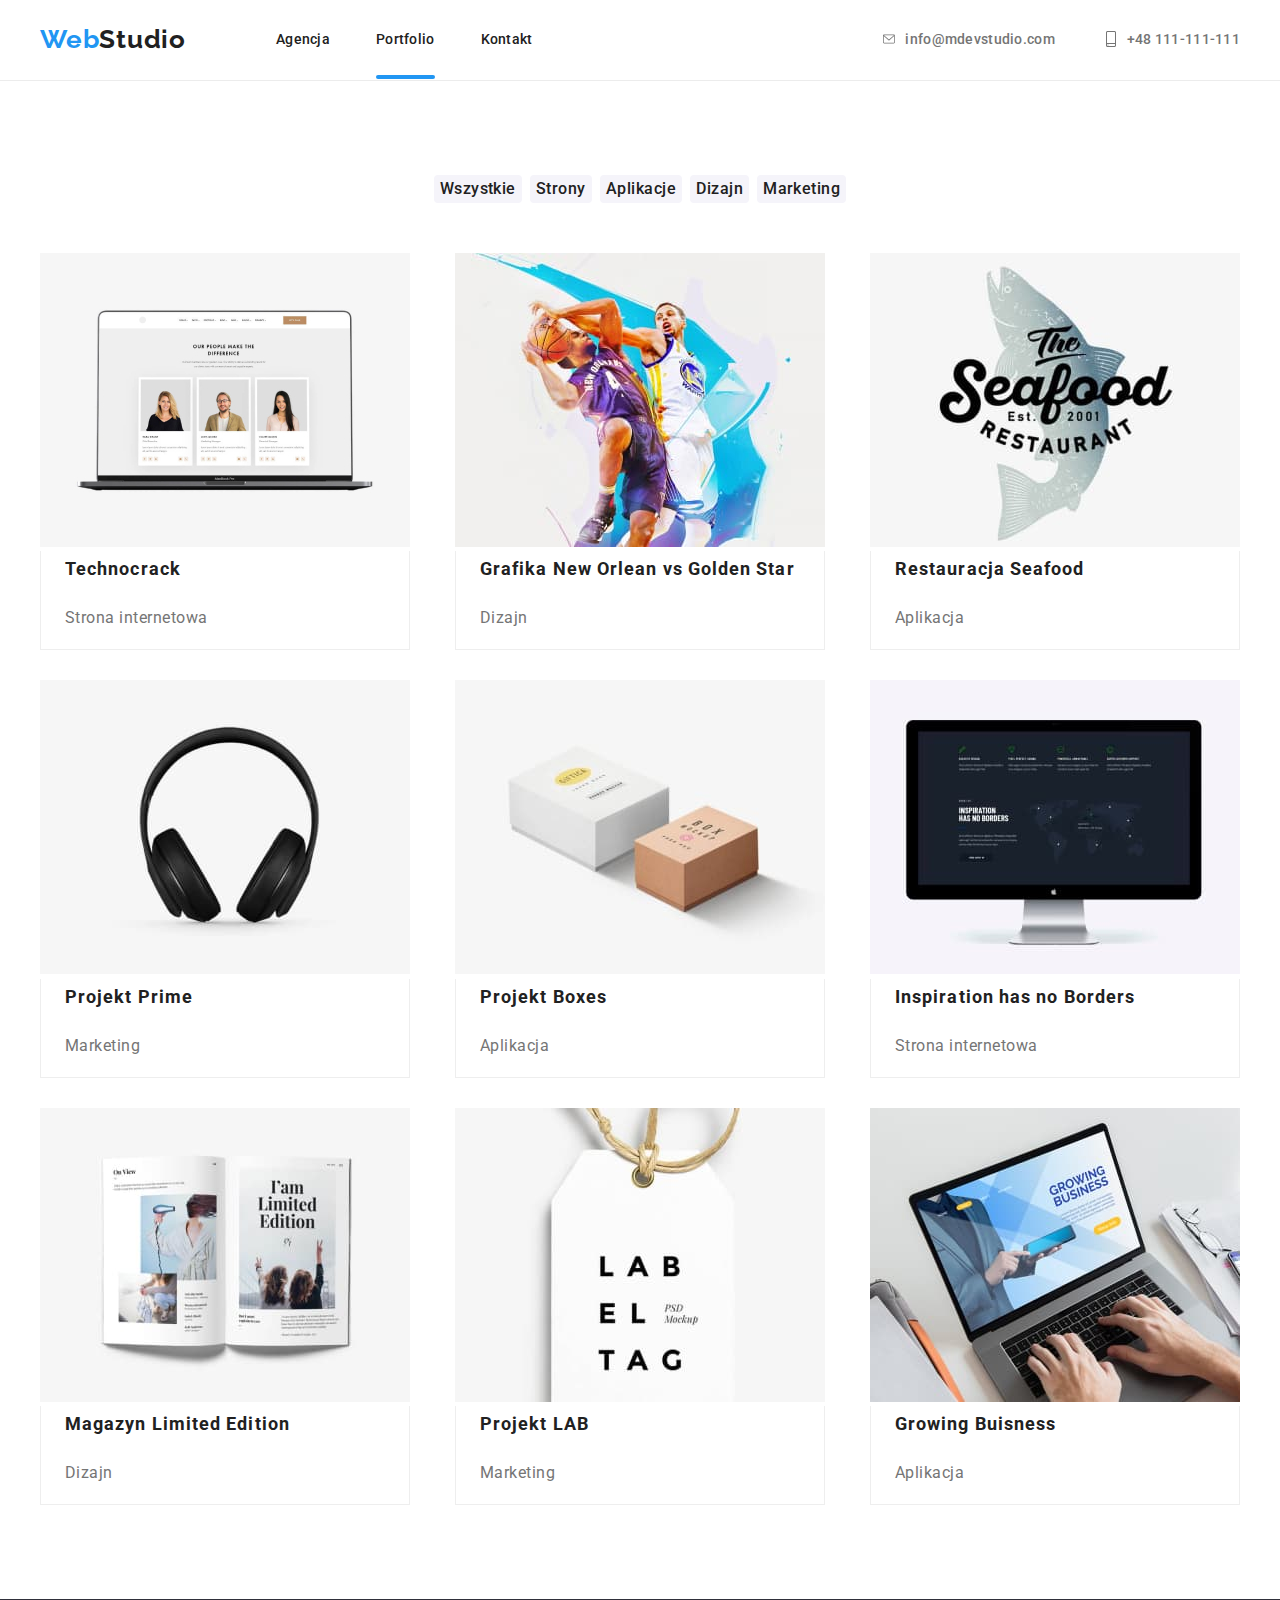
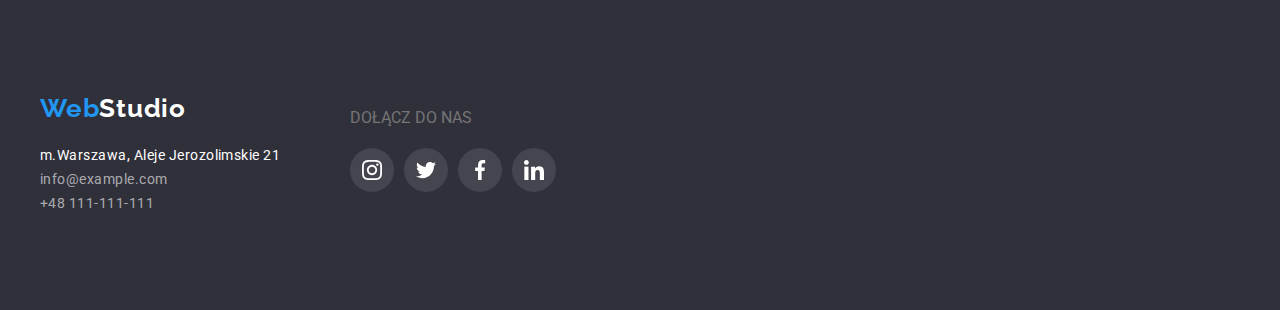
==== portfolio.html @ 0b16e183 "gotowe" ====
<!DOCTYPE html>
<html lang="pl">
  <head>
    <meta charset="utf-8" />
    <link
      rel="stylesheet"
      href="https://cdnjs.cloudflare.com/ajax/libs/modern-normalize/1.0.0/modern-normalize.min.css"/>
    <link rel="stylesheet" href="./css/style.css" />
    <link rel="preconnect" href="https://fonts.googleapis.com">
    <link rel="preconnect" href="https://fonts.gstatic.com" crossorigin>
    <link href="https://fonts.googleapis.com/css2?family=Raleway:wght@700&family=Roboto:wght@400;500;700;900&display=swap" rel="stylesheet"> 
    <title>WebStudio</title>
  </head>

<body>
    <header class="header">
        <div class="container">
          <a class="logo" href="index.html"
            >Web<span class="span-logo">Studio</span></a
          >
          <nav class="navigation">
            <ul class="nav-list">
              <li class="nav-list-item">
                <a class="nav-list-link" href="./index.html">Agencja</a>
              </li>
              <li class="nav-list-item">
                <a class="nav-list-link" href="./portfolio.html">Portfolio<span class="current"></span></a>
              </li>
              <li class="nav-list-item">
                <a class="nav-list-link" href="/contact">Kontakt</a>
              </li>
            </ul>
          </nav>
  
          <a class="nav-address-mail" href="mailto:info@devstudio.com">
            <svg class="contact-icon" width="12" height="16">
              <use href="./images/icons.svg#icon-envelope"></use></svg
            >info@mdevstudio.com</a>
          <a class="nav-address-phone" href="tel:+48111111111">
            <svg class="contact-icon" width="12" height="16">
              <use href="./images/icons.svg#icon-smartphone"></use></svg
            >+48 111-111-111</a>
        </div>
    </header>

<main class="section">
    <ul class="button-list">
        <li class="button-list-item">
            <button class="button" type="button">Wszystkie</button>
        </li>
        <li class="button-list-item">
            <button class="button" type="button">Strony</button>
        </li>
        <li class="button-list-item">
            <button class="button" type="button">Aplikacje</button>
        </li>
        <li class="button-list-item">
        <button class="button" type="button">Dizajn</button>
        </li>
        <li class="button-list-item">
        <button class="button" type="button">Marketing</button>
        </li>
    </ul>

   <div class="container">
    <ul class="photo-list">
    <li class="list-item">
        <figure class="box">
          <div class="overlay">
            <p>
              Technocrack jest popularną platformą wykorzystywaną do rozpowszechniania koronawirusa. Firmy wykorzystują tę platformę do celów szpiegowskich i ataków na niezabezpieczone serwery konkurencji
            </p>
          </div>
        <img class="photo-item" src="./images/imgportfolio.jpg" width="370" height="294"/>
            <figcaption class="text-border">
                <p class="overtitle">Technocrack</p>
                <p class="undertitle">Strona internetowa</p>
            </figcaption>
        </figure>
    </li>
    <li class="list-item">
      <figure class="box">
        <div class="overlay">
          <p>
            Technocrack jest popularną platformą wykorzystywaną do rozpowszechniania koronawirusa. Firmy wykorzystują tę platformę do celów szpiegowskich i ataków na niezabezpieczone serwery konkurencji
          </p>
        </div>
        <img src="./images/img1portfolio.jpg" width="370" height="294"/>
            <figcaption class="text-border">
                <p class="overtitle">Grafika New Orlean vs Golden Star</p>
                <p class="undertitle">Dizajn</p>
            </figcaption>
        </figure>
    </li>
    <li class="list-item">
      <figure class="box">
        <div class="overlay">
          <p>
            Technocrack jest popularną platformą wykorzystywaną do rozpowszechniania koronawirusa. Firmy wykorzystują tę platformę do celów szpiegowskich i ataków na niezabezpieczone serwery konkurencji
          </p>
        </div>
            <img src="./images/img2portfolio.jpg" width="370" height="294"/>
            <figcaption class="text-border">
                <p class="overtitle">Restauracja Seafood</p>
                <p class="undertitle">Aplikacja</p>
            </figcaption>
        </figure>
    </li>
    <li class="list-item"> 
      <figure class="box">
        <div class="overlay">
          <p>
            Technocrack jest popularną platformą wykorzystywaną do rozpowszechniania koronawirusa. Firmy wykorzystują tę platformę do celów szpiegowskich i ataków na niezabezpieczone serwery konkurencji
          </p>
        </div>
            <img src="./images/img3portfolio.jpg" width="370" height="294"/>
            <figcaption class="text-border">
                <p class="overtitle">Projekt Prime</p>
                <p class="undertitle">Marketing</p>
            </figcaption>
        </figure>
    </li>
    <li class="list-item">
      <figure class="box">
        <div class="overlay">
          <p>
            Technocrack jest popularną platformą wykorzystywaną do rozpowszechniania koronawirusa. Firmy wykorzystują tę platformę do celów szpiegowskich i ataków na niezabezpieczone serwery konkurencji
          </p>
        </div>
            <img src="./images/img4portfolio.jpg" width="370" height="294"/>
            <figcaption class="text-border">
                <p class="overtitle">Projekt Boxes</p>
                <p class="undertitle">Aplikacja</p>
            </figcaption>
        </figure>
    </li>
    <li class="list-item">
      <figure class="box">
        <div class="overlay">
          <p>
            Technocrack jest popularną platformą wykorzystywaną do rozpowszechniania koronawirusa. Firmy wykorzystują tę platformę do celów szpiegowskich i ataków na niezabezpieczone serwery konkurencji
          </p>
        </div>
            <img src="./images/img5portfolio.jpg" width="370" height="294"/>
            <figcaption class="text-border">
                <p class="overtitle">Inspiration has no Borders</p>
                <p class="undertitle">Strona internetowa</p>
            </figcaption>
        </figure>
    </li>
    <li class="list-item">
      <figure class="box">
        <div class="overlay">
          <p>
            Technocrack jest popularną platformą wykorzystywaną do rozpowszechniania koronawirusa. Firmy wykorzystują tę platformę do celów szpiegowskich i ataków na niezabezpieczone serwery konkurencji
          </p>
        </div>
            <img src="./images/img6portfolio.jpg" width="370" height="294"/>
            <figcaption class="text-border">
                <p class="overtitle">Magazyn Limited Edition</p>
                <p class="undertitle">Dizajn</p>
            </figcaption>
        </figure>
    </li>
    <li class="list-item">
      <figure class="box">
        <div class="overlay">
          <p>
            Technocrack jest popularną platformą wykorzystywaną do rozpowszechniania koronawirusa. Firmy wykorzystują tę platformę do celów szpiegowskich i ataków na niezabezpieczone serwery konkurencji
          </p>
        </div>
            <img src="./images/img7_portfolio.jpg" width="370" height="294"/>
            <figcaption class="text-border">
                <p class="overtitle">Projekt LAB</p>
                <p class="undertitle">Marketing</p>
            </figcaption>
        </figure>
    </li>
    <li class="list-item">
      <figure class="box">
        <div class="overlay">
          <p>
            Technocrack jest popularną platformą wykorzystywaną do rozpowszechniania koronawirusa. Firmy wykorzystują tę platformę do celów szpiegowskich i ataków na niezabezpieczone serwery konkurencji
          </p>
        </div>
            <img src="./images/img8portfolio.jpg" width="370" height="294"/>
            <figcaption class="text-border">
                <p class="overtitle">Growing Buisness</p>
                <p class="undertitle">Aplikacja</p>
            </figcaption>
        </figure>
    </li>
 </ul>
 </div>
 </main>

 <footer class="footer section">
    <div class="container">
        <div class="footer-left">
          <a class="logo-down" href="/logo"
          >Web<span class="footer-logo">Studio</span></a>
          <address class="address">
            m.Warszawa, Aleje Jerozolimskie 21
            <a class="foot-link" href="mailto:info@example.com">
              info@example.com</a> 
            <a class="foot-link" href="tel:+48111111111">+48 111-111-111</a>
          </address>
        </div> 
        <div class="footer-socials">
          <p class="footer-socials-text">dołącz do nas</p>
          <ul class="footer-socials-list">
            <li class="footer-socials-item">
              <a class="footer-socials-link" href="#">
                <svg class="social-icon" width="20" height="20">
                  <use href="./images/icons.svg#icon-instagram"></use>
                </svg>
              </a>
            </li>
            <li class="footer-socials-item">
              <a class="footer-socials-link" href="#">
                <svg class="social-icon" width="20" height="20">
                  <use href="./images/icons.svg#icon-twitter"></use>
                </svg>
              </a>
            </li>
            <li class="footer-socials-item">
              <a class="footer-socials-link" href="#">
                <svg class="social-icon" width="20" height="20">
                  <use href="./images/icons.svg#icon-facebook"></use>
                </svg>
              </a>
            </li>
            <li class="footer-socials-item">
              <a class="footer-socials-link" href="#">
                <svg class="social-icon" width="20" height="20">
                  <use href="./images/icons.svg#icon-linkedin"></use>
                </svg>
              </a>
            </li> 
          </ul>          
        </div>        
      </div>
  </footer>
</body>
</html>
---- css/style.css ----
:root {
    --main-font: 'Roboto', sans-serif;
    --secondary-font: 'Raleway', sans-serif;
    --main-color: #757575;
    --secondary-color: #2196f3;
    --third-color: #fff;
    --four-color: #212121;
    --fifth-color: #2f303a;
    --sixth-color: rgba(255, 255, 255, 0.6);
    --seventh-color: #F5F4FA;
    --header-color: #ECECEC;
    --shadow-color: rgba(0, 0, 0, 0.15);
    --team-shadow-color: rgba(0, 0, 0, 0.12), 0px 1px 1px rgba(0, 0, 0, 0.14), 0px 2px 1px rgba(0, 0, 0, 0.2);
    --button-shadow-color: rgba(0, 0, 0, 0.1), 0px 1px 2px rgba(0, 0, 0, 0.08), 0px 2px 2px rgba(0, 0, 0, 0.12);
    --bg-overlay: rgba(47, 48, 58, 0.4);  
    --social-icon: #AFB1B8;
    --footer-social-icon: rgba(255, 255, 255, 0.1); 
    --image-bg: rgba(47, 48, 58, 0.8);
}
body {
    font-family: var(--main-font);
    color: var(--main-color);
}

/*==== COMPONENTS ====*/
.button:hover, .button:focus, .main-button:hover, .main-button:focus {
    background-color: var(--secondary-color);
    color: var(--third-color);
    cursor: pointer;
    box-shadow: 0px 3px 1px var(--button-shadow-color);
    border-radius: 4px;
}

.span-logo {
    color: var(--four-color);
}

.footer-logo {
    color: var(--third-color);
}

.container {
    width: 1200px;
    margin: 0 auto;
}

.section {
    padding: 94px 0;
}

h1, h2, h3, h4, h5, h6 {
    margin: 0;
}
.lorem-list, .works-list, .team-list, .button-list, .nav-list, .photo-list {
    list-style-type: none;
}

ul, li {
    margin: 0;
    padding: 0;
    list-style-type: none;
}

p {
    padding: 0;
} 

figure, figcaption {
    margin: 0;
    padding: 0;
}

.nav-list-link, .nav-address-mail, .nav-address-phone,
.team-list-link, .clients-list-link, .foot-link,
.footer-socials-link, .list-item, .main-button, .button {
    transition: all 250ms cubic-bezier(0.4, 0, 0.2, 1);
}


.nav-list-link:hover, .nav-list-link:focus, .nav-address-mail:hover,
.nav-address-mail:focus, .nav-address-phone:hover, .nav-address-phone:focus,
.team-list-link:hover, .team-list-link:focus {
    color: var(--secondary-color);
    fill: var(--secondary-color);
}

/*==== HEADER ====*/

.header {
    border-bottom: 1px solid var(--header-color)
}

.header .container {
    display: flex;
    padding-top: 24px;
    padding-bottom: 25px;
    align-items: center;
}

.logo, .logo-down {
    font-family: var(--secondary-font);
    font-size: 26px;
    line-height: 1.192;
    font-weight: 700;
    letter-spacing: 0.03em;
    text-decoration: none;
    color: var(--secondary-color);
    margin-right: 90px;
}

.nav-list {
    display: flex;
}

.nav-list-item:not(:last-child) {
    margin-right: 46px;
}

.nav-list-link {
    color: var(--four-color);
    position: relative;
}

.current::after {
    content: "";
    position: absolute;
    width: 100%;
    height: 4px;
    background-color: var(--secondary-color);
    bottom: -32px;
    left: 0;
    border-radius: 2px;
}

.nav-address-mail, .nav-address-phone {
    display: flex;
    color: var(--main-color);
    fill: var(--main-color);
    align-items: center;
    
}
.nav-address-mail {
    margin-left: auto;
    margin-right: 50px;
}

.contact-icon {
    margin-right: 10px;
}

.nav-list-link, .nav-address-mail, .nav-address-phone {
    font-weight: 500;
    font-size: 14px;
    line-height: 1.142;
    letter-spacing: 0.02em;
    text-decoration: none;
}

/*==== MAIN ====*/

.welcome {
    background-image: linear-gradient(
        var(--bg-overlay),
        var(--bg-overlay)),
    url('../images/bg-img.jpg');
    background-size: cover;
    background-repeat: no-repeat;
    display: flex;
    padding-top: 200px;
    padding-bottom: 200px;
}

.welcome .main-header {
    width: 696px;
    text-align: center;
    margin-left: auto;
    margin-right: auto;
}

.main-header {
    font-weight: 900;
    font-size: 44px;
    line-height: 1.363;
    letter-spacing: 0.06em;
    text-transform: uppercase;
    color: var(--third-color);
    margin-bottom: 30px;
}

.main-button {
    display: block;
    color: var(--third-color);
    background-color: var(--secondary-color);
    margin-right: auto;
    margin-left: auto;
    padding: 10px 41px;
    font-weight: 700;
    font-size: 16px;
    line-height: 1.875;
    align-items: center;
    text-align: center;
    letter-spacing: 0.06em;
    border-style: none;
    box-shadow: 0px 4px 4px var(--shadow-color);
    border-radius: 4px;
}

.advantages {
    padding-bottom: 0;
}

.lorem-list {
    display: flex;
    justify-content: space-evenly;
    margin-left: -30px;
}

.lorem-list-item {
    flex-basis: calc(100% / 4 - 30px);
  }

.icon {
    width: 270px;
    height: 120px;
    background-color: var(--seventh-color);
    display: flex;
    justify-content: center;
    align-items: center;
    margin-bottom: 30px;
}

.heading {
    color: var(--four-color);
    text-transform: uppercase;
    font-weight: 700;
    font-size: 14px;
    line-height: 1.142;
    letter-spacing: 0.03em;ś
}

.lorem-list-p {
    font-size: 14px;
    line-height: 1.714;
    letter-spacing: 0.03em;
    color: var(--main-color);
}

.section-header {
    font-weight: 700;
    font-size: 36px;
    line-height: 1.166;
    letter-spacing: 0.03em;
    text-align: center;
    margin-bottom: 50px;
    color: var(--four-color);
}

.works-list {
    display: flex;
    justify-content: space-evenly;
    margin-left: -30px;
}

.works-list-item {
    flex-basis: calc(100%/3-30px);
    position: relative;
   
}

.works-list-item > .label {
    position: absolute;
    text-transform: uppercase;
    text-align: center;
    font-weight: 700;
    color: var(--third-color);
    line-height: 1.172;
    font-size: 14px;
    letter-spacing: 0.03em;
    background-color: var(--image-bg);
    padding: 27px 90px;
    width: 100%;
    top: 209px;
    
    
}


.team {
    background-color: var(--seventh-color);  
}

.team-list {
    display: flex;
    justify-content: space-evenly;
    margin-left: -30px;
}

.team-list-item: {
    flex-basis: calc(100%/4-30px);
  }

.team-list-card {
    box-shadow: 0px 1px 3px var(--team-shadow-color);
    border-radius: 0px 0px 4px 4px;
    height: 428px;
    background-color: var(--third-color);
}

.socials-links {
    display: flex;
    padding-top: 16px;
    justify-content: space-evenly;
    align-content: center;
}

.team-list-link {
    display: flex;
    text-decoration: none;
    width: 44px;
    height: 44px;
    background-color: var(--third-color);
    justify-content: center;
    align-items: center;
    border-radius: 50%;
    fill: var(--social-icon);
    transition: all 250ms cubic-bezier(0.4, 0, 0.2, 1);
}

.team-list-link:focus, .team-list-link:hover {
    background-color: var(--secondary-color);
    fill: var(--third-color);  
}

.name {
    font-weight: 500;
    font-size: 16px;
    line-height: 1.187;
    letter-spacing: 0.03rem;
    color: var(--four-color);
    text-align: center;
}

.tile {
    font-size: 16px;
    line-height: 1.187;
    letter-spacing: 0.03rem;
    text-align: center;
}

/* ===== OUR CLIENTS ====*/
.cilents-list {
    display: flex;
    align-items: center;
    justify-content: space-evenly;
}

.clients-list-link {
    display: flex;
    fill: var(--social-icon);
    justify-content: center;
    align-items: center;
    border: 1px solid var(--social-icon);
    border-radius: 4px;
    padding: 16px 32px;
    transition: all 250ms cubic-bezier(0.4, 0, 0.2, 1);

}

.clients-list-link:hover, .clients-list-link:focus
{
    fill: var(--secondary-color);
    border: 1px solid var(--secondary-color);
}

/* ===== FOOTER ===== */

.footer {
    background-color: var(--fifth-color);
}

.footer .container {
    display: flex;
}

.footer-left .address {
    display: flex;
    flex-direction: column;
}

.address {
    font-size: 14px;
    line-height: 1.714;
    color: var(--third-color);
    font-style: normal;
    letter-spacing: 0.03rem;
    margin-top: 20px;
}

.foot-link {
    text-decoration: none;
    color: var(--sixth-color);
    transition: 250ms cubic-bezier(0.4, 0, 0.2, 1);
}

.foot-link:hover, .foot-link:focus {
    color: var(--secondary-color);
}

.footer-socials {
    margin-left: 70px;
}

.footer-socials-text {
    text-transform: uppercase;
    margin-bottom: 20px;
}

.footer-socials-list {
    display: flex;
    justify-content: space-evenly;
}

.footer-socials-item:not(:last-child) {
    margin-right: 10px;
}

.footer-socials-link {
    display: flex;
    text-decoration: none;
    width: 44px;
    height: 44px;
    background-color: var(--footer-social-icon);
    justify-content: center;
    align-items: center;
    border-radius: 50%;
    fill: var(--third-color);
    transition: all 250ms cubic-bezier(0.4, 0, 0.2, 1);
}

.footer-socials-link:focus, .footer-socials-link:hover {
    background-color: var(--secondary-color); 
}

/* ===== PORTFOLIO ===== */
.button { 
    font-weight: 500;
    font-size: 16px;
    line-height: 1.625;
    letter-spacing: 0.03em;
    color: var(--four-color);
    text-align: center;
    background-color: var(--seventh-color);
    border-radius: 4px;
    border: transparent;
}

.button-list {
    display: flex;
    justify-content: center;
    margin-bottom: 50px;
}

.button-list-item:not(:last-child) {
    margin-right: 8px;
}

.photo-list {
    display: flex;
    flex-wrap: wrap;
    margin-left: -30px;
    margin-top: -30px;
    justify-content: space-between;
}

.list-item {
    margin-left: 30px;
    margin-top: 30px;
    flex-basis: calc(100% / 3 - 30px);
    max-width: 370px;
}

.box {
    position: relative;
    overflow: hidden;
}

.overlay {
    position: absolute;
    top: 0;
    left: 0;
    width: 370px;
    height: 294px;
    color: var(--third-color);
    font-size: 18px;
    line-height: 1.555;
    letter-spacing: 0.03em;
    padding: 42px 24px 56px 45px;
    transform: translateX(-100%);
    background-color: var(--secondary-color);
    transition: transform 250ms cubic-bezier(0.4, 0, 0.2, 1);
}

.box:hover .overlay {
    transform: translateX(0);
  }

.list-item {
    transition: 250ms cubic-bezier(0.4, 0, 0.2, 1);
}

.list-item:hover, .list-item:focus {
    box-shadow: 0px 1px 1px rgba(0, 0, 0, 0.12), 0px 4px 4px rgba(0, 0, 0, 0.06),
    1px 4px 6px rgba(0, 0, 0, 0.16);
    cursor: pointer;
}

.text-border {
    border-left: 1px solid #EEEEEE;
    border-bottom: 1px solid #EEEEEE;
    border-right: 1px solid #EEEEEE;
    width: 370px;
    padding-left: 24px;
}

.overtitle {
    color: var(--four-color);
    font-weight: 700;
    font-size: 18px;
    line-height: 2;
    letter-spacing: 0.06em;
    margin: 0;
    padding: 0;
}

.undertitle {
    font-size: 16px;
    line-height: 30px;
    letter-spacing: 0.03em;
    text-align: left;

}

/* ===== BACKDROP ===== */
.backdrop {
    position: fixed;
    top: 0;
    left: 0;
    width: 100%;
    height: 100%;
    background-color: rgba(0, 0, 0, 0.2);
}

.modal {
    position: absolute;
    top: 50%;
    left: 50%;
    transform: translate(-50%, -50%);
    width: 528px;
    min-height: 581px;
    background-color: var(--third-color);
}

.close-btn {
    position: absolute;
    top: 8px;
    right: 8px;
    background-color: var(--third-color);
    border: 1px solid rgba(0, 0, 0, 0.1);
    border-radius: 50%;
    cursor: pointer;
    padding: 6px;
}

.is-hidden {
    opacity: 0;
    visibility: hidden;
    pointer-events: none;
}
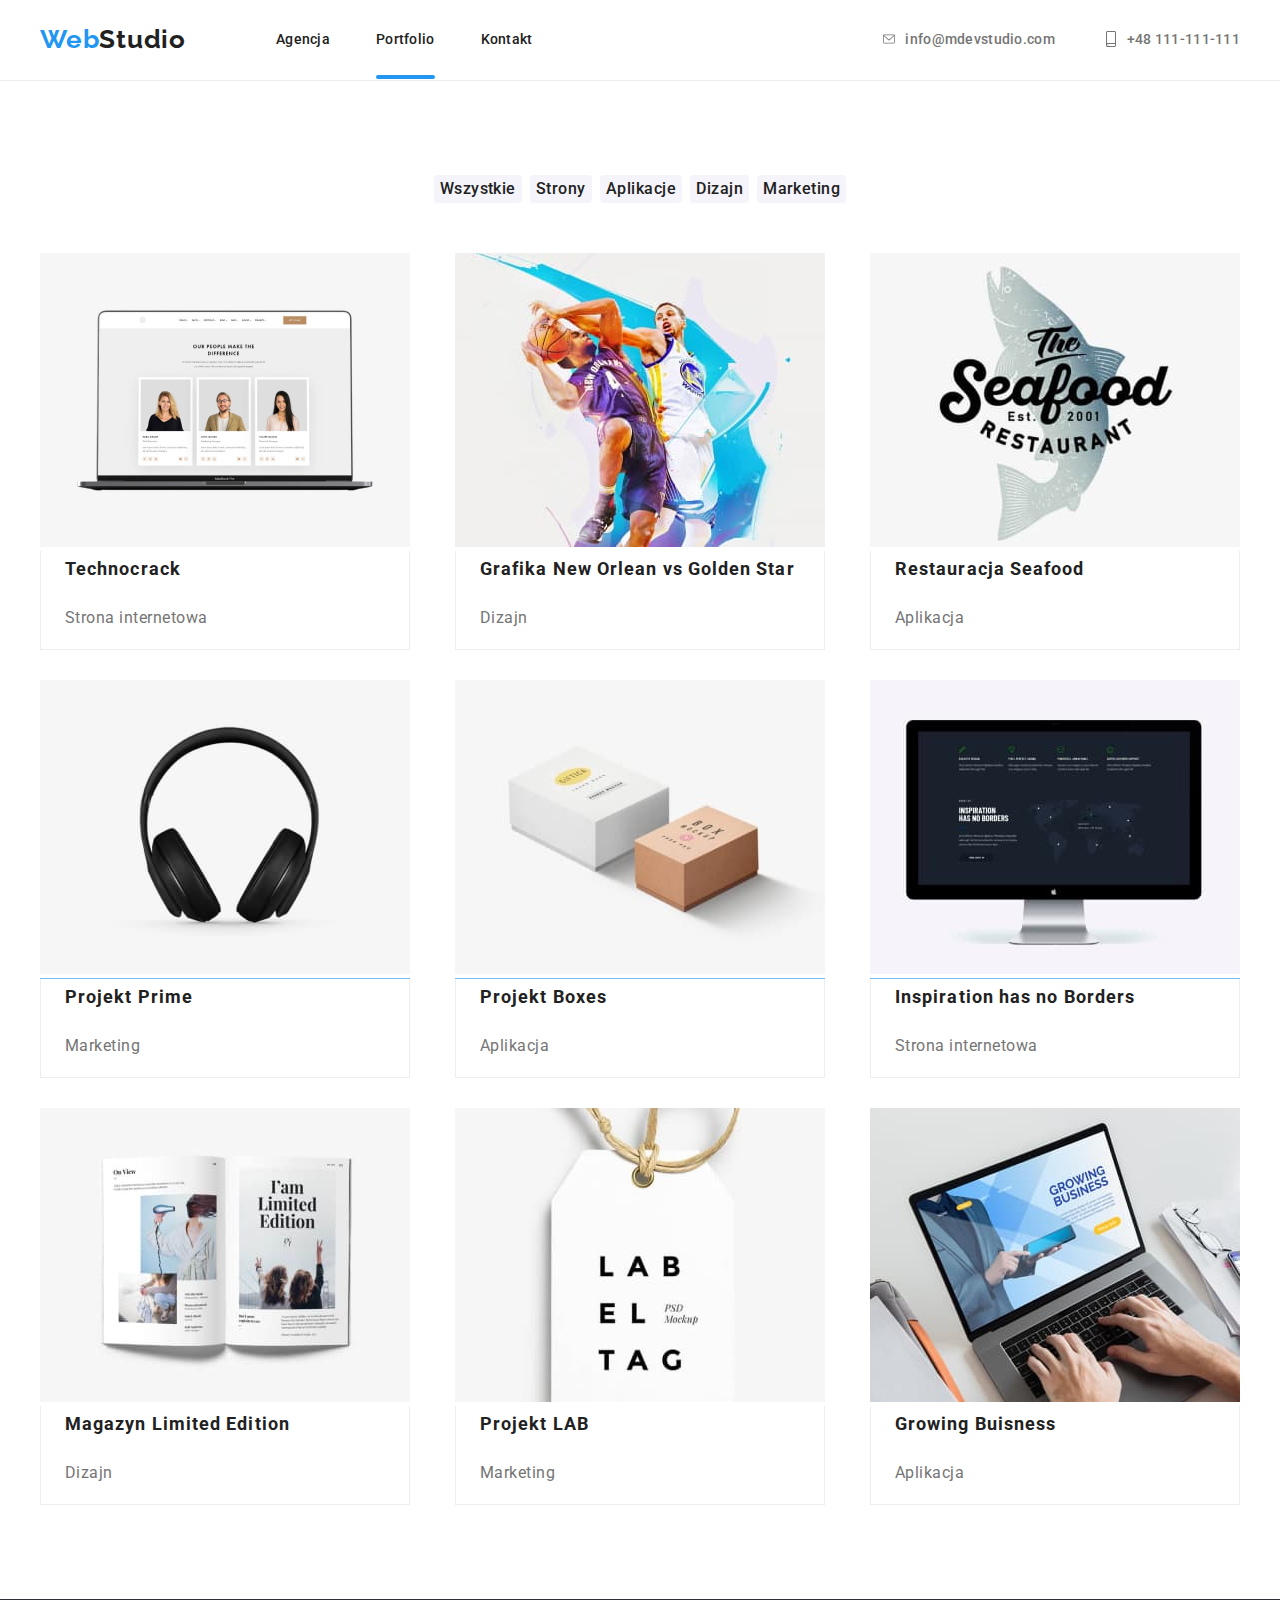
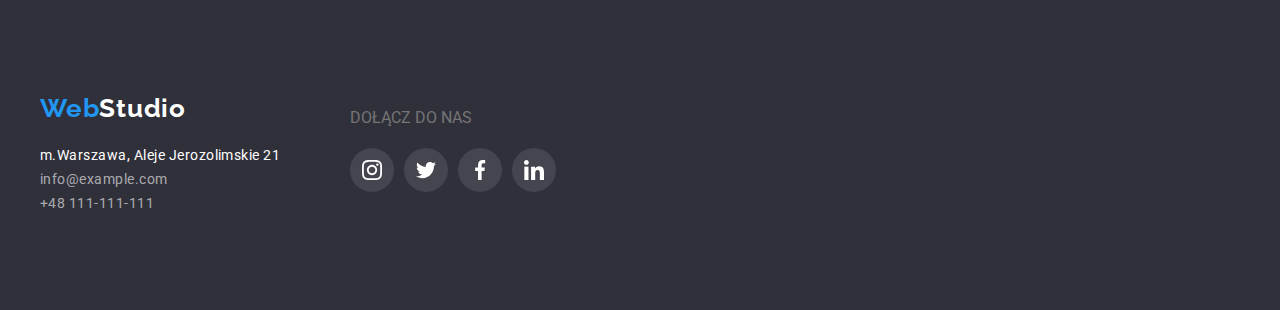
==== commit d3b5304b: "Portfolio" ====
--- a/portfolio.html
+++ b/portfolio.html
@@ -4,208 +4,251 @@
     <meta charset="utf-8" />
     <link
       rel="stylesheet"
-      href="https://cdnjs.cloudflare.com/ajax/libs/modern-normalize/1.0.0/modern-normalize.min.css"/>
+      href="https://cdnjs.cloudflare.com/ajax/libs/modern-normalize/1.0.0/modern-normalize.min.css"
+    />
     <link rel="stylesheet" href="./css/style.css" />
-    <link rel="preconnect" href="https://fonts.googleapis.com">
-    <link rel="preconnect" href="https://fonts.gstatic.com" crossorigin>
-    <link href="https://fonts.googleapis.com/css2?family=Raleway:wght@700&family=Roboto:wght@400;500;700;900&display=swap" rel="stylesheet"> 
+    <link rel="preconnect" href="https://fonts.googleapis.com" />
+    <link rel="preconnect" href="https://fonts.gstatic.com" crossorigin />
+    <link
+      href="https://fonts.googleapis.com/css2?family=Raleway:wght@700&family=Roboto:wght@400;500;700;900&display=swap"
+      rel="stylesheet"
+    />
     <title>WebStudio</title>
   </head>
 
-<body>
+  <body>
     <header class="header">
-        <div class="container">
-          <a class="logo" href="index.html"
-            >Web<span class="span-logo">Studio</span></a
-          >
-          <nav class="navigation">
-            <ul class="nav-list">
-              <li class="nav-list-item">
-                <a class="nav-list-link" href="./index.html">Agencja</a>
-              </li>
-              <li class="nav-list-item">
-                <a class="nav-list-link" href="./portfolio.html">Portfolio<span class="current"></span></a>
-              </li>
-              <li class="nav-list-item">
-                <a class="nav-list-link" href="/contact">Kontakt</a>
-              </li>
-            </ul>
-          </nav>
-  
-          <a class="nav-address-mail" href="mailto:info@devstudio.com">
-            <svg class="contact-icon" width="12" height="16">
-              <use href="./images/icons.svg#icon-envelope"></use></svg
-            >info@mdevstudio.com</a>
-          <a class="nav-address-phone" href="tel:+48111111111">
-            <svg class="contact-icon" width="12" height="16">
-              <use href="./images/icons.svg#icon-smartphone"></use></svg
-            >+48 111-111-111</a>
-        </div>
+      <div class="container">
+        <a class="logo" href="index.html"
+          >Web<span class="span-logo">Studio</span></a
+        >
+        <nav class="navigation">
+          <ul class="nav-list">
+            <li class="nav-list-item">
+              <a class="nav-list-link" href="./index.html">Agencja</a>
+            </li>
+            <li class="nav-list-item">
+              <a class="nav-list-link" href="./portfolio.html"
+                >Portfolio<span class="current"></span
+              ></a>
+            </li>
+            <li class="nav-list-item">
+              <a class="nav-list-link" href="/contact">Kontakt</a>
+            </li>
+          </ul>
+        </nav>
+
+        <a class="nav-address-mail" href="mailto:info@devstudio.com">
+          <svg class="contact-icon" width="12" height="16">
+            <use href="./images/icons.svg#icon-envelope"></use></svg
+          >info@mdevstudio.com</a
+        >
+        <a class="nav-address-phone" href="tel:+48111111111">
+          <svg class="contact-icon" width="12" height="16">
+            <use href="./images/icons.svg#icon-smartphone"></use></svg
+          >+48 111-111-111</a
+        >
+      </div>
     </header>
 
-<main class="section">
-    <ul class="button-list">
-        <li class="button-list-item">
-            <button class="button" type="button">Wszystkie</button>
-        </li>
-        <li class="button-list-item">
-            <button class="button" type="button">Strony</button>
-        </li>
-        <li class="button-list-item">
-            <button class="button" type="button">Aplikacje</button>
-        </li>
-        <li class="button-list-item">
-        <button class="button" type="button">Dizajn</button>
-        </li>
-        <li class="button-list-item">
-        <button class="button" type="button">Marketing</button>
-        </li>
-    </ul>
-
-   <div class="container">
-    <ul class="photo-list">
-    <li class="list-item">
-        <figure class="box">
-          <div class="overlay">
-            <p>
-              Technocrack jest popularną platformą wykorzystywaną do rozpowszechniania koronawirusa. Firmy wykorzystują tę platformę do celów szpiegowskich i ataków na niezabezpieczone serwery konkurencji
-            </p>
-          </div>
-        <img class="photo-item" src="./images/imgportfolio.jpg" width="370" height="294"/>
-            <figcaption class="text-border">
+    <main class="section">
+      <ul class="button-list">
+        <li class="button-list-item">
+          <button class="button" type="button">Wszystkie</button>
+        </li>
+        <li class="button-list-item">
+          <button class="button" type="button">Strony</button>
+        </li>
+        <li class="button-list-item">
+          <button class="button" type="button">Aplikacje</button>
+        </li>
+        <li class="button-list-item">
+          <button class="button" type="button">Dizajn</button>
+        </li>
+        <li class="button-list-item">
+          <button class="button" type="button">Marketing</button>
+        </li>
+      </ul>
+
+      <div class="container">
+        <ul class="photo-list">
+          <li class="list-item">
+            <figure class="box">
+              <img
+                class="photo-item"
+                src="./images/imgportfolio.jpg"
+                width="370"
+                height="294"
+              />
+              <div class="overlay">
+                <p>
+                  Technocrack jest popularną platformą wykorzystywaną do
+                  rozpowszechniania koronawirusa. Firmy wykorzystują tę
+                  platformę do celów szpiegowskich i ataków na niezabezpieczone
+                  serwery konkurencji
+                </p>
+              </div>
+            </figure>
+              <figcaption class="text-border">
                 <p class="overtitle">Technocrack</p>
                 <p class="undertitle">Strona internetowa</p>
-            </figcaption>
-        </figure>
-    </li>
-    <li class="list-item">
-      <figure class="box">
-        <div class="overlay">
-          <p>
-            Technocrack jest popularną platformą wykorzystywaną do rozpowszechniania koronawirusa. Firmy wykorzystują tę platformę do celów szpiegowskich i ataków na niezabezpieczone serwery konkurencji
-          </p>
-        </div>
-        <img src="./images/img1portfolio.jpg" width="370" height="294"/>
-            <figcaption class="text-border">
+              </figcaption>  
+          </li>
+          <li class="list-item">
+            <figure class="box">
+              <img src="./images/img1portfolio.jpg" width="370" height="294" />
+              <div class="overlay">
+                <p>
+                  Technocrack jest popularną platformą wykorzystywaną do
+                  rozpowszechniania koronawirusa. Firmy wykorzystują tę
+                  platformę do celów szpiegowskich i ataków na niezabezpieczone
+                  serwery konkurencji
+                </p>
+              </div>
+            </figure>            
+              <figcaption class="text-border">
                 <p class="overtitle">Grafika New Orlean vs Golden Star</p>
                 <p class="undertitle">Dizajn</p>
-            </figcaption>
-        </figure>
-    </li>
-    <li class="list-item">
-      <figure class="box">
-        <div class="overlay">
-          <p>
-            Technocrack jest popularną platformą wykorzystywaną do rozpowszechniania koronawirusa. Firmy wykorzystują tę platformę do celów szpiegowskich i ataków na niezabezpieczone serwery konkurencji
-          </p>
-        </div>
-            <img src="./images/img2portfolio.jpg" width="370" height="294"/>
-            <figcaption class="text-border">
+              </figcaption>           
+          </li>
+          <li class="list-item">
+            <figure class="box">
+              <img src="./images/img2portfolio.jpg" width="370" height="294" />
+              <div class="overlay">
+                <p>
+                  Technocrack jest popularną platformą wykorzystywaną do
+                  rozpowszechniania koronawirusa. Firmy wykorzystują tę
+                  platformę do celów szpiegowskich i ataków na niezabezpieczone
+                  serwery konkurencji
+                </p>
+              </div>
+            </figure>
+              <figcaption class="text-border">
                 <p class="overtitle">Restauracja Seafood</p>
                 <p class="undertitle">Aplikacja</p>
-            </figcaption>
-        </figure>
-    </li>
-    <li class="list-item"> 
-      <figure class="box">
-        <div class="overlay">
-          <p>
-            Technocrack jest popularną platformą wykorzystywaną do rozpowszechniania koronawirusa. Firmy wykorzystują tę platformę do celów szpiegowskich i ataków na niezabezpieczone serwery konkurencji
-          </p>
-        </div>
-            <img src="./images/img3portfolio.jpg" width="370" height="294"/>
-            <figcaption class="text-border">
+              </figcaption>
+           
+          </li>
+          <li class="list-item">
+            <figure class="box">
+              <img src="./images/img3portfolio.jpg" width="370" height="294" />
+              <div class="overlay">
+                <p>
+                  Technocrack jest popularną platformą wykorzystywaną do
+                  rozpowszechniania koronawirusa. Firmy wykorzystują tę
+                  platformę do celów szpiegowskich i ataków na niezabezpieczone
+                  serwery konkurencji
+                </p>
+              </div>
+            </figure>
+              <figcaption class="text-border">
                 <p class="overtitle">Projekt Prime</p>
                 <p class="undertitle">Marketing</p>
-            </figcaption>
-        </figure>
-    </li>
-    <li class="list-item">
-      <figure class="box">
-        <div class="overlay">
-          <p>
-            Technocrack jest popularną platformą wykorzystywaną do rozpowszechniania koronawirusa. Firmy wykorzystują tę platformę do celów szpiegowskich i ataków na niezabezpieczone serwery konkurencji
-          </p>
-        </div>
-            <img src="./images/img4portfolio.jpg" width="370" height="294"/>
-            <figcaption class="text-border">
+              </figcaption>    
+          </li>
+          <li class="list-item">
+            <figure class="box">
+              <img src="./images/img4portfolio.jpg" width="370" height="294" />
+              <div class="overlay">
+                <p>
+                  Technocrack jest popularną platformą wykorzystywaną do
+                  rozpowszechniania koronawirusa. Firmy wykorzystują tę
+                  platformę do celów szpiegowskich i ataków na niezabezpieczone
+                  serwery konkurencji
+                </p>
+              </div>
+            </figure>
+              <figcaption class="text-border">
                 <p class="overtitle">Projekt Boxes</p>
                 <p class="undertitle">Aplikacja</p>
-            </figcaption>
-        </figure>
-    </li>
-    <li class="list-item">
-      <figure class="box">
-        <div class="overlay">
-          <p>
-            Technocrack jest popularną platformą wykorzystywaną do rozpowszechniania koronawirusa. Firmy wykorzystują tę platformę do celów szpiegowskich i ataków na niezabezpieczone serwery konkurencji
-          </p>
-        </div>
-            <img src="./images/img5portfolio.jpg" width="370" height="294"/>
-            <figcaption class="text-border">
+              </figcaption>   
+          </li>
+          <li class="list-item">
+            <figure class="box">
+              <img src="./images/img5portfolio.jpg" width="370" height="294" />
+              <div class="overlay">
+                <p>
+                  Technocrack jest popularną platformą wykorzystywaną do
+                  rozpowszechniania koronawirusa. Firmy wykorzystują tę
+                  platformę do celów szpiegowskich i ataków na niezabezpieczone
+                  serwery konkurencji
+                </p>
+              </div>
+            </figure>
+              <figcaption class="text-border">
                 <p class="overtitle">Inspiration has no Borders</p>
                 <p class="undertitle">Strona internetowa</p>
-            </figcaption>
-        </figure>
-    </li>
-    <li class="list-item">
-      <figure class="box">
-        <div class="overlay">
-          <p>
-            Technocrack jest popularną platformą wykorzystywaną do rozpowszechniania koronawirusa. Firmy wykorzystują tę platformę do celów szpiegowskich i ataków na niezabezpieczone serwery konkurencji
-          </p>
-        </div>
-            <img src="./images/img6portfolio.jpg" width="370" height="294"/>
-            <figcaption class="text-border">
+              </figcaption>           
+          </li>
+          <li class="list-item">
+            <figure class="box">
+              <img src="./images/img6portfolio.jpg" width="370" height="294" />
+              <div class="overlay">
+                <p>
+                  Technocrack jest popularną platformą wykorzystywaną do
+                  rozpowszechniania koronawirusa. Firmy wykorzystują tę
+                  platformę do celów szpiegowskich i ataków na niezabezpieczone
+                  serwery konkurencji
+                </p>
+              </div>
+            </figure>
+              <figcaption class="text-border">
                 <p class="overtitle">Magazyn Limited Edition</p>
                 <p class="undertitle">Dizajn</p>
-            </figcaption>
-        </figure>
-    </li>
-    <li class="list-item">
-      <figure class="box">
-        <div class="overlay">
-          <p>
-            Technocrack jest popularną platformą wykorzystywaną do rozpowszechniania koronawirusa. Firmy wykorzystują tę platformę do celów szpiegowskich i ataków na niezabezpieczone serwery konkurencji
-          </p>
-        </div>
-            <img src="./images/img7_portfolio.jpg" width="370" height="294"/>
-            <figcaption class="text-border">
+              </figcaption>    
+          </li>
+          <li class="list-item">
+            <figure class="box">
+              <img src="./images/img7_portfolio.jpg" width="370" height="294" />
+              <div class="overlay">
+                <p>
+                  Technocrack jest popularną platformą wykorzystywaną do
+                  rozpowszechniania koronawirusa. Firmy wykorzystują tę
+                  platformę do celów szpiegowskich i ataków na niezabezpieczone
+                  serwery konkurencji
+                </p>
+              </div>
+            </figure>
+              <figcaption class="text-border">
                 <p class="overtitle">Projekt LAB</p>
                 <p class="undertitle">Marketing</p>
-            </figcaption>
-        </figure>
-    </li>
-    <li class="list-item">
-      <figure class="box">
-        <div class="overlay">
-          <p>
-            Technocrack jest popularną platformą wykorzystywaną do rozpowszechniania koronawirusa. Firmy wykorzystują tę platformę do celów szpiegowskich i ataków na niezabezpieczone serwery konkurencji
-          </p>
-        </div>
-            <img src="./images/img8portfolio.jpg" width="370" height="294"/>
-            <figcaption class="text-border">
+              </figcaption>
+          </li>
+          <li class="list-item">
+            <figure class="box">
+              <img src="./images/img8portfolio.jpg" width="370" height="294" />
+              <div class="overlay">
+                <p>
+                  Technocrack jest popularną platformą wykorzystywaną do
+                  rozpowszechniania koronawirusa. Firmy wykorzystują tę
+                  platformę do celów szpiegowskich i ataków na niezabezpieczone
+                  serwery konkurencji
+                </p>
+              </div>
+            </figure>
+              <figcaption class="text-border">
                 <p class="overtitle">Growing Buisness</p>
                 <p class="undertitle">Aplikacja</p>
-            </figcaption>
-        </figure>
-    </li>
- </ul>
- </div>
- </main>
-
- <footer class="footer section">
-    <div class="container">
+              </figcaption>        
+          </li>
+        </ul>
+      </div>
+    </main>
+
+    <footer class="footer section">
+      <div class="container">
         <div class="footer-left">
           <a class="logo-down" href="/logo"
-          >Web<span class="footer-logo">Studio</span></a>
+            >Web<span class="footer-logo">Studio</span></a
+          >
           <address class="address">
             m.Warszawa, Aleje Jerozolimskie 21
             <a class="foot-link" href="mailto:info@example.com">
-              info@example.com</a> 
+              info@example.com</a
+            >
             <a class="foot-link" href="tel:+48111111111">+48 111-111-111</a>
           </address>
-        </div> 
+        </div>
         <div class="footer-socials">
           <p class="footer-socials-text">dołącz do nas</p>
           <ul class="footer-socials-list">
@@ -236,10 +279,10 @@
                   <use href="./images/icons.svg#icon-linkedin"></use>
                 </svg>
               </a>
-            </li> 
-          </ul>          
-        </div>        
+            </li>
+          </ul>
+        </div>
       </div>
-  </footer>
-</body>
+    </footer>
+  </body>
 </html>
--- a/css/style.css
+++ b/css/style.css
@@ -470,6 +470,7 @@
     margin-left: -30px;
     margin-top: -30px;
     justify-content: space-between;
+    position: relative;
 }
 
 .list-item {
@@ -488,20 +489,20 @@
     position: absolute;
     top: 0;
     left: 0;
-    width: 370px;
-    height: 294px;
-    color: var(--third-color);
+    width: 100%;
+    height: 100%;
+    color: var(--third-color);
+    padding: 49px 35px;
     font-size: 18px;
     line-height: 1.555;
     letter-spacing: 0.03em;
-    padding: 42px 24px 56px 45px;
-    transform: translateX(-100%);
+    transform: translateY(100%);
     background-color: var(--secondary-color);
     transition: transform 250ms cubic-bezier(0.4, 0, 0.2, 1);
 }
 
 .box:hover .overlay {
-    transform: translateX(0);
+    transform: translateY(0);
   }
 
 .list-item {
@@ -520,6 +521,7 @@
     border-right: 1px solid #EEEEEE;
     width: 370px;
     padding-left: 24px;
+    z-index: 2;
 }
 
 .overtitle {
@@ -558,6 +560,8 @@
     width: 528px;
     min-height: 581px;
     background-color: var(--third-color);
+    box-shadow: 0px 1px 3px rgba(0, 0, 0, 0.12), 0px 1px 1px rgba(0, 0, 0, 0.14), 0px 2px 1px rgba(0, 0, 0, 0.2);
+    border-radius: 4px;
 }
 
 .close-btn {
@@ -568,7 +572,10 @@
     border: 1px solid rgba(0, 0, 0, 0.1);
     border-radius: 50%;
     cursor: pointer;
-    padding: 6px;
+    display: flex;
+    justify-content: center;
+    width: 30px;
+    height: 30px;
 }
 
 .is-hidden {
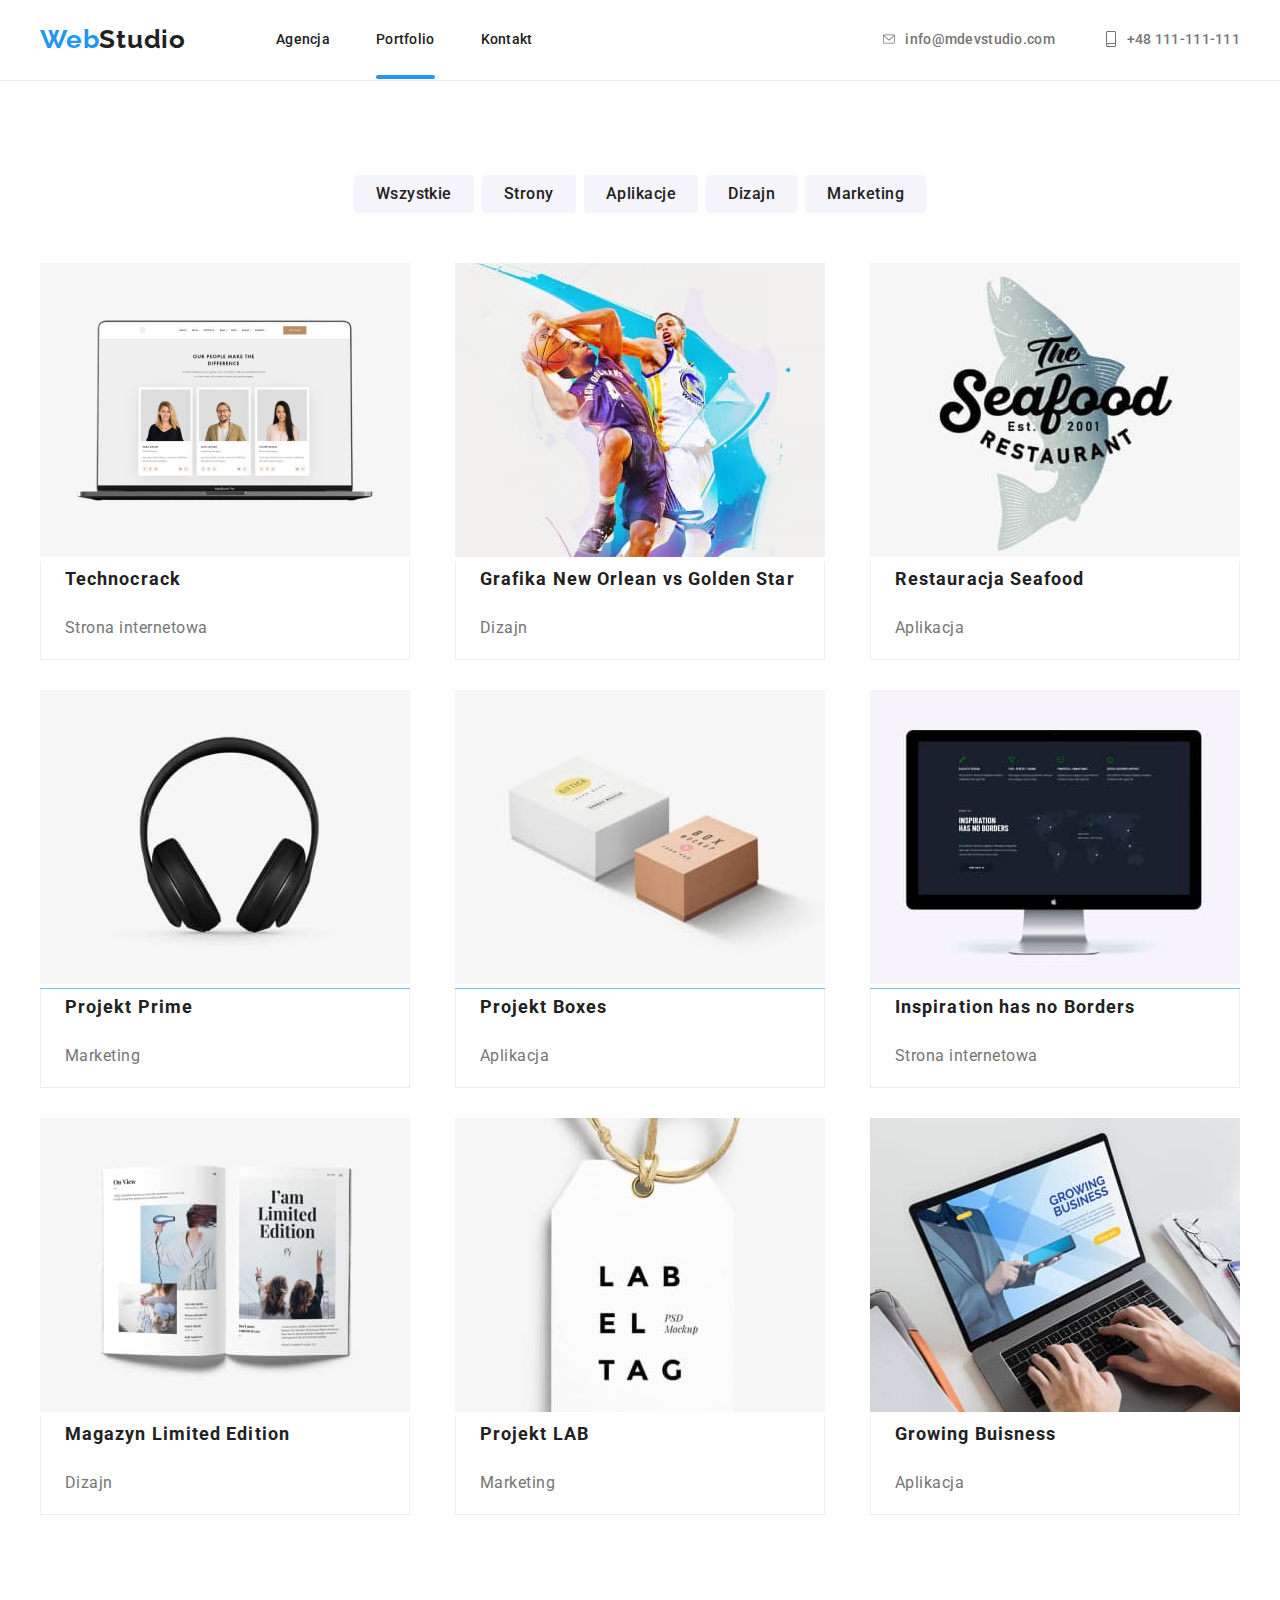
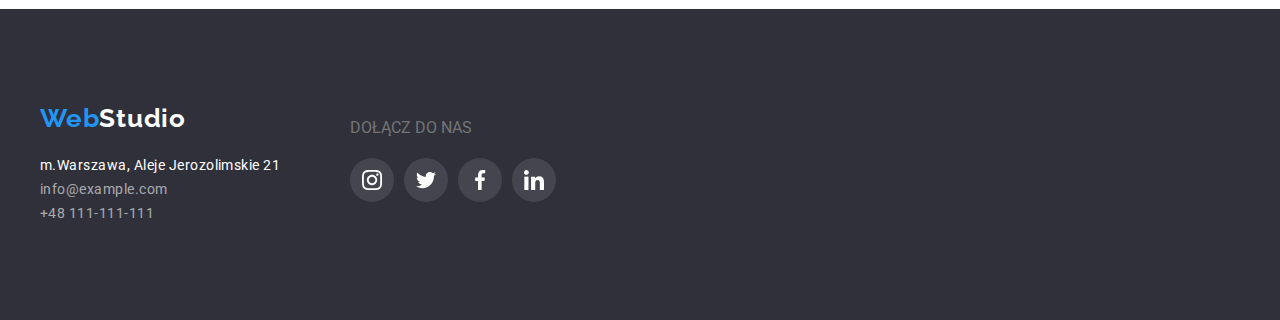
==== commit c549751e: "Button list" ====
--- a/portfolio.html
+++ b/portfolio.html
@@ -89,10 +89,10 @@
                 </p>
               </div>
             </figure>
-              <figcaption class="text-border">
-                <p class="overtitle">Technocrack</p>
-                <p class="undertitle">Strona internetowa</p>
-              </figcaption>  
+            <figcaption class="text-border">
+              <p class="overtitle">Technocrack</p>
+              <p class="undertitle">Strona internetowa</p>
+            </figcaption>
           </li>
           <li class="list-item">
             <figure class="box">
@@ -105,11 +105,11 @@
                   serwery konkurencji
                 </p>
               </div>
-            </figure>            
-              <figcaption class="text-border">
-                <p class="overtitle">Grafika New Orlean vs Golden Star</p>
-                <p class="undertitle">Dizajn</p>
-              </figcaption>           
+            </figure>
+            <figcaption class="text-border">
+              <p class="overtitle">Grafika New Orlean vs Golden Star</p>
+              <p class="undertitle">Dizajn</p>
+            </figcaption>
           </li>
           <li class="list-item">
             <figure class="box">
@@ -123,11 +123,10 @@
                 </p>
               </div>
             </figure>
-              <figcaption class="text-border">
-                <p class="overtitle">Restauracja Seafood</p>
-                <p class="undertitle">Aplikacja</p>
-              </figcaption>
-           
+            <figcaption class="text-border">
+              <p class="overtitle">Restauracja Seafood</p>
+              <p class="undertitle">Aplikacja</p>
+            </figcaption>
           </li>
           <li class="list-item">
             <figure class="box">
@@ -141,10 +140,10 @@
                 </p>
               </div>
             </figure>
-              <figcaption class="text-border">
-                <p class="overtitle">Projekt Prime</p>
-                <p class="undertitle">Marketing</p>
-              </figcaption>    
+            <figcaption class="text-border">
+              <p class="overtitle">Projekt Prime</p>
+              <p class="undertitle">Marketing</p>
+            </figcaption>
           </li>
           <li class="list-item">
             <figure class="box">
@@ -158,10 +157,10 @@
                 </p>
               </div>
             </figure>
-              <figcaption class="text-border">
-                <p class="overtitle">Projekt Boxes</p>
-                <p class="undertitle">Aplikacja</p>
-              </figcaption>   
+            <figcaption class="text-border">
+              <p class="overtitle">Projekt Boxes</p>
+              <p class="undertitle">Aplikacja</p>
+            </figcaption>
           </li>
           <li class="list-item">
             <figure class="box">
@@ -175,10 +174,10 @@
                 </p>
               </div>
             </figure>
-              <figcaption class="text-border">
-                <p class="overtitle">Inspiration has no Borders</p>
-                <p class="undertitle">Strona internetowa</p>
-              </figcaption>           
+            <figcaption class="text-border">
+              <p class="overtitle">Inspiration has no Borders</p>
+              <p class="undertitle">Strona internetowa</p>
+            </figcaption>
           </li>
           <li class="list-item">
             <figure class="box">
@@ -192,10 +191,10 @@
                 </p>
               </div>
             </figure>
-              <figcaption class="text-border">
-                <p class="overtitle">Magazyn Limited Edition</p>
-                <p class="undertitle">Dizajn</p>
-              </figcaption>    
+            <figcaption class="text-border">
+              <p class="overtitle">Magazyn Limited Edition</p>
+              <p class="undertitle">Dizajn</p>
+            </figcaption>
           </li>
           <li class="list-item">
             <figure class="box">
@@ -209,10 +208,10 @@
                 </p>
               </div>
             </figure>
-              <figcaption class="text-border">
-                <p class="overtitle">Projekt LAB</p>
-                <p class="undertitle">Marketing</p>
-              </figcaption>
+            <figcaption class="text-border">
+              <p class="overtitle">Projekt LAB</p>
+              <p class="undertitle">Marketing</p>
+            </figcaption>
           </li>
           <li class="list-item">
             <figure class="box">
@@ -226,10 +225,10 @@
                 </p>
               </div>
             </figure>
-              <figcaption class="text-border">
-                <p class="overtitle">Growing Buisness</p>
-                <p class="undertitle">Aplikacja</p>
-              </figcaption>        
+            <figcaption class="text-border">
+              <p class="overtitle">Growing Buisness</p>
+              <p class="undertitle">Aplikacja</p>
+            </figcaption>
           </li>
         </ul>
       </div>
--- a/css/style.css
+++ b/css/style.css
@@ -445,6 +445,7 @@
 .button { 
     font-weight: 500;
     font-size: 16px;
+    padding: 6px 22px;
     line-height: 1.625;
     letter-spacing: 0.03em;
     color: var(--four-color);
@@ -458,6 +459,10 @@
     display: flex;
     justify-content: center;
     margin-bottom: 50px;
+}
+
+.button-list-item {
+
 }
 
 .button-list-item:not(:last-child) {
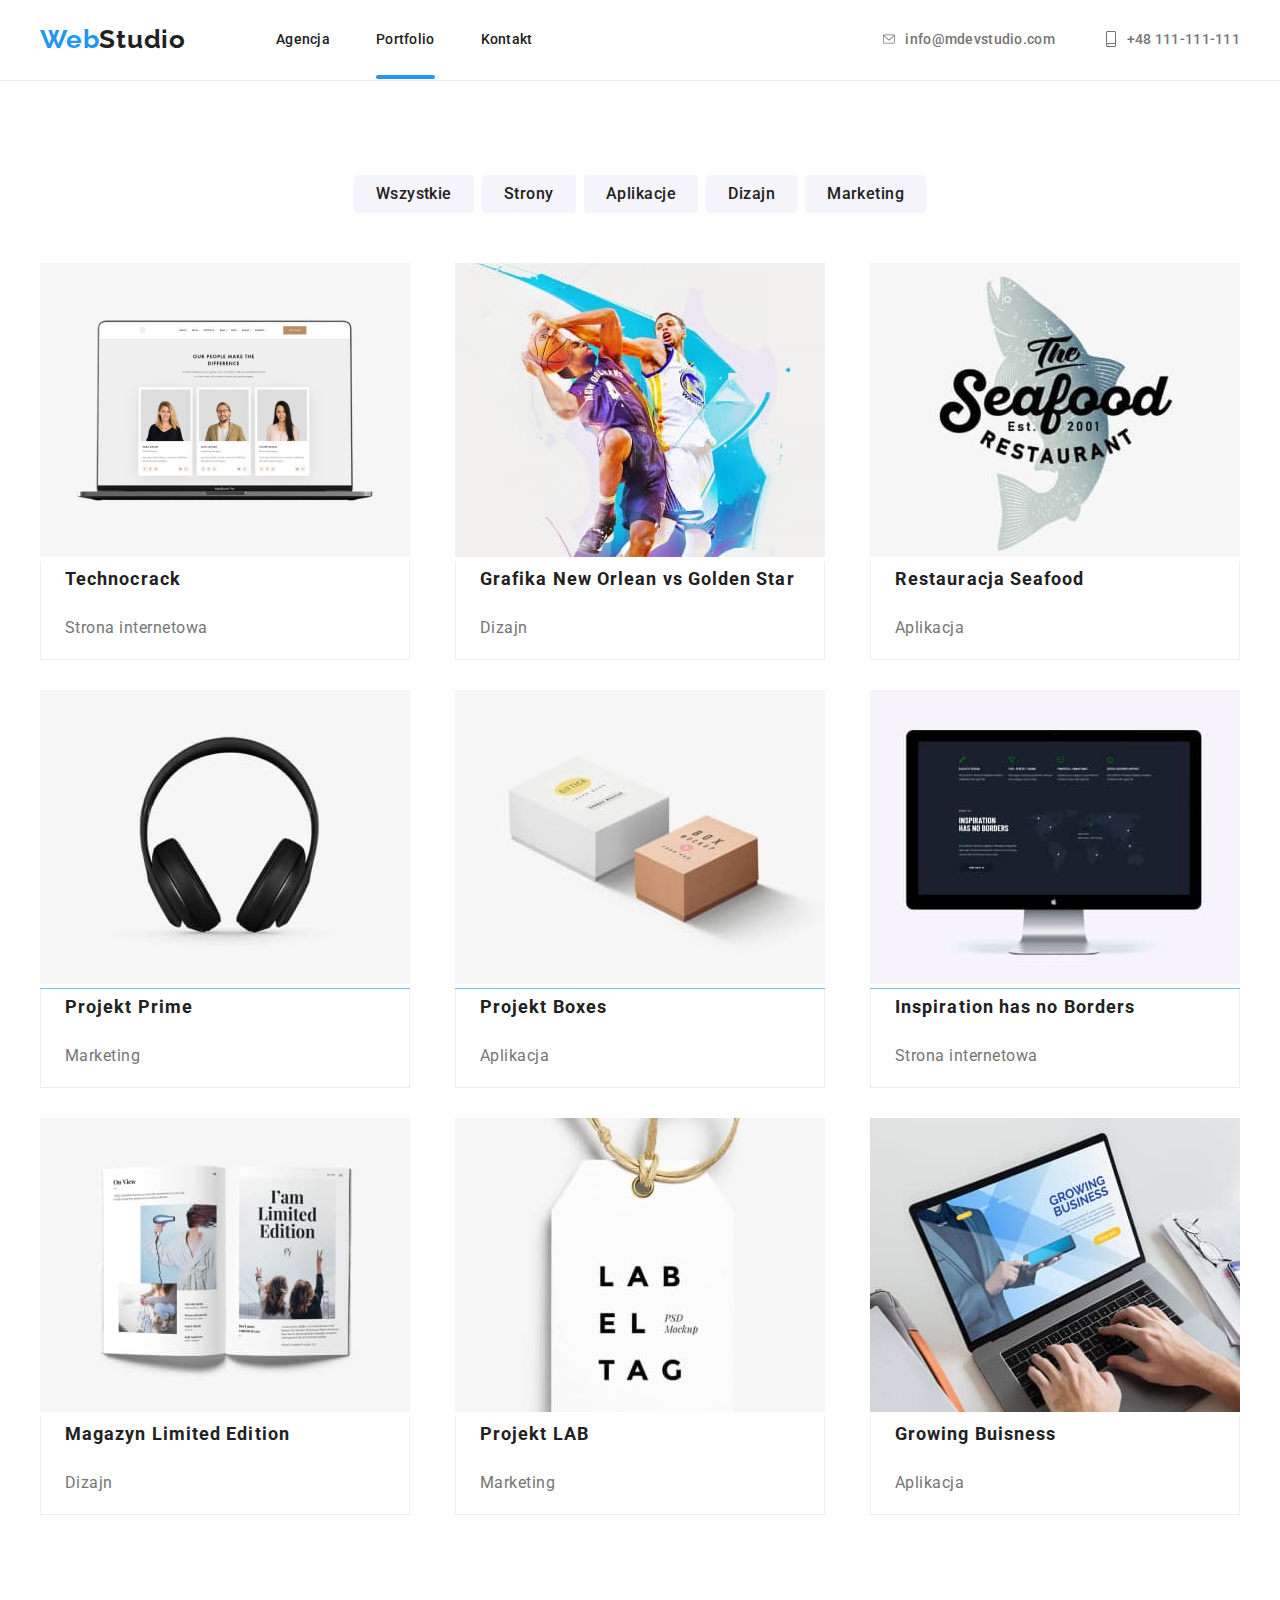
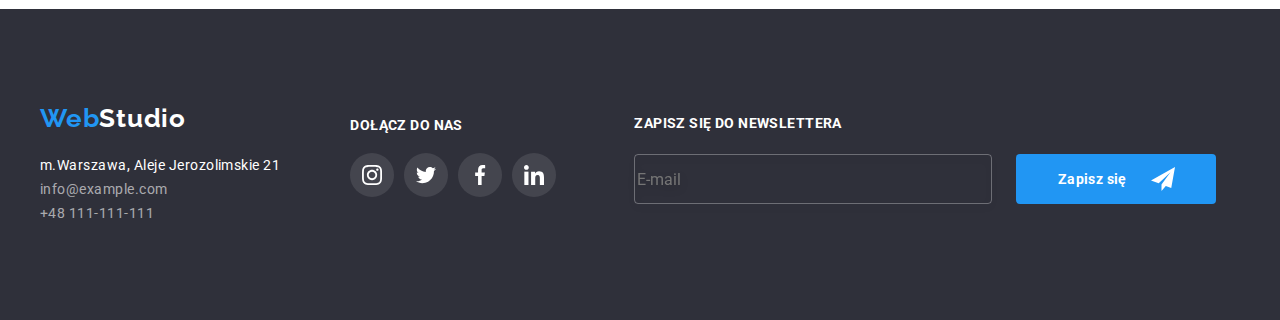
==== commit a89bf0ad: "gotowe" ====
--- a/portfolio.html
+++ b/portfolio.html
@@ -281,6 +281,19 @@
             </li>
           </ul>
         </div>
+
+        <div class="footer-form-wrapper">
+          <h4 class="footer-header">Zapisz się do newslettera</h4>
+          <form class="footer-form">
+            <label class="footer-form-field">
+              <input class="footer-form-input" type="email" name="newsletter-email" placeholder="E-mail">
+            </label>
+            <button type="submit" class="footer-button">Zapisz się
+              <svg class="footer-form-icon" width="24" height="24">
+                <use href="./images/icons.svg#icon-icon-send"></use>
+              </svg>
+            </button>
+        </div>
       </div>
     </footer>
   </body>
--- a/css/style.css
+++ b/css/style.css
@@ -413,6 +413,11 @@
 .footer-socials-text {
     text-transform: uppercase;
     margin-bottom: 20px;
+    color: var(--third-color);
+    font-weight: 700;
+    font-size: 14px;
+    line-height: 16px;
+    letter-spacing: 0.03em;
 }
 
 .footer-socials-list {
@@ -545,6 +550,59 @@
     letter-spacing: 0.03em;
     text-align: left;
 
+}
+
+/* ===== FOOTER SIGNUP FORM ===== */
+
+.footer-form-wrapper {
+    margin-top: 11px;
+    margin-left: 78px;
+}
+
+.footer-header {
+    margin-bottom: 20px;
+    font-weight: 700;
+    font-size: 14px;
+    line-height: 1.42;
+    letter-spacing: 0.03em;
+    text-transform: uppercase;
+    color: var(--third-color);
+}
+
+.footer-form {
+    display: flex;
+}
+
+.footer-form-input {
+    width: 358px;
+    height: 50px;
+    border: 1px solid rgba(255, 255, 255, 0.3);
+    filter: drop-shadow(0px 4px 4px rgba(0, 0, 0, 0.15));
+    border-radius: 4px;
+    background-color: transparent;
+    color: rgba(255, 255, 255, 0.6);
+}
+
+.footer-button {
+    display: flex;
+    justify-content: center;
+    align-items: center;
+    width: 200px;
+    height: 50px;
+    color: var(--third-color);
+    background-color: var(--secondary-color);
+    border-radius: 4px;
+    border: none;
+    font-weight: 700;
+    font-size: 14px;
+    line-height: 1.142;
+    letter-spacing: 0.03em;
+    text-align: center;
+    margin-left: 24px; 
+}
+
+.footer-form-icon {
+    margin-left: 24px;
 }
 
 /* ===== BACKDROP ===== */
@@ -555,15 +613,23 @@
     width: 100%;
     height: 100%;
     background-color: rgba(0, 0, 0, 0.2);
+    opacity: 1;
+    transition: opacity 250ms cubic-bezier(0.4, 0, 0.2, 1) ;
+}
+
+.is-hidden {
+    opacity: 0;
+    pointer-events: none;
 }
 
 .modal {
-    position: absolute;
+    position: absolute; 
     top: 50%;
     left: 50%;
     transform: translate(-50%, -50%);
     width: 528px;
     min-height: 581px;
+    padding: 40px;
     background-color: var(--third-color);
     box-shadow: 0px 1px 3px rgba(0, 0, 0, 0.12), 0px 1px 1px rgba(0, 0, 0, 0.14), 0px 2px 1px rgba(0, 0, 0, 0.2);
     border-radius: 4px;
@@ -583,9 +649,121 @@
     height: 30px;
 }
 
-.is-hidden {
-    opacity: 0;
-    visibility: hidden;
-    pointer-events: none;
-}
-
+/* ==== BACKDROP FORM ==== */
+
+.modal-form-header {
+    text-align: center;
+    font-weight: 700;
+    font-size: 20px;
+    line-height: 15px;
+    letter-spacing: 0.03em;
+    margin-bottom: 12px;;
+    color: black;
+}
+
+.modal-form {
+    display: flex;
+    flex-direction: column;
+}
+
+.modal-form-field {
+    margin-bottom: 10px;
+    font-size: 12px;
+    line-height: 1.666;
+    letter-spacing: 0.01em;
+}
+
+.modal-form-input-wrapper {
+    position: relative;
+    display: block;
+    margin-top: 4px;   
+}
+
+.modal-form-input {
+    width: 100%;
+    height: 40px;
+    border: 1px solid rgba(33, 33, 33, 0.2);
+    border-radius: 4px;
+    padding-left: 42px;
+    transition: border-color 250ms cubic-bezier(0.4, 0, 0.2, 1);
+}
+
+.modal-form-icon {
+    position: absolute;
+    top: 50%;
+    transform: translateY(-50%);
+    left: 12px;
+    transition: fill 250ms cubic-bezier(0.4, 0, 0.2, 1);
+}
+
+.modal-form-input:focus {
+    outline: none;
+    border-color: var(--secondary-color);
+}
+
+.modal-form-input:focus + .modal-form-icon {
+    fill: var(--secondary-color);
+}
+
+.modal-form-message {
+    width: 100%;
+    height: 120px;
+    border: 1px solid rgba(33, 33, 33, 0.2);
+    border-radius: 4px;
+    padding: 12px 16px;
+    margin-top: 4px;
+    resize: none;
+    transition: border-color 250ms cubic-bezier(0.4, 0, 0.2, 1);
+}
+
+.modal-form-message:focus {
+    outline: none;
+    border-color: var(--secondary-color);
+}
+
+.modal-form-policy-text::before {
+    display: inline-block;
+    content: "";
+    background-image: url(../images/icons.svg#icon-Vector);
+    width: 16px;
+    height: 16px;
+    border: 2px solid #212121;
+    border-radius: 2px;
+}
+
+.modal-form-policy:checked + .modal-form-policy-text::before {
+    background-color: var(--secondary-color);
+    border: none;
+    background-image: url("data:image/svg+xml;charset=utf8,%3Csvg width='13' height='10' viewBox='0 0 13 10' fill='none' xmlns='http://www.w3.org/2000/svg'%3E%3Cpath d='M1.95703 4.75166L1.88825 4.68604L1.81923 4.75141L0.93123 5.59258L0.854858 5.66492L0.930974 5.73753L4.42671 9.07236L4.49574 9.1382L4.56476 9.07236L12.069 1.91352L12.1449 1.84116L12.069 1.76881L11.1873 0.927644L11.1183 0.861826L11.0493 0.927611L4.49577 7.17353L1.95703 4.75166Z' fill='white' stroke='white' stroke-width='0.2'/%3E%3C/svg%3E");
+    background-repeat: no-repeat;
+    background-position: center;
+}
+
+.visualy-hidden {
+    -moz-appearance: none;
+    -webkit-appearance: none;
+    appearance: none;
+}
+
+.modal-form-link:visited {
+        text-decoration-color: none;
+}
+
+.modal-form-btn {
+    display: block;
+    width: 200px;
+    background-color: var(--secondary-color);
+    padding: 10px 76px;
+    text-align: center;
+    border-radius: 4px;
+    letter-spacing: 0.06em;
+    font-size: 16px;
+    font-weight: 700;
+    line-height: 1.875;
+    color: var(--third-color);
+    margin-top: 30px;
+    margin-left: auto;
+    margin-right: auto;
+    border: none;
+
+}